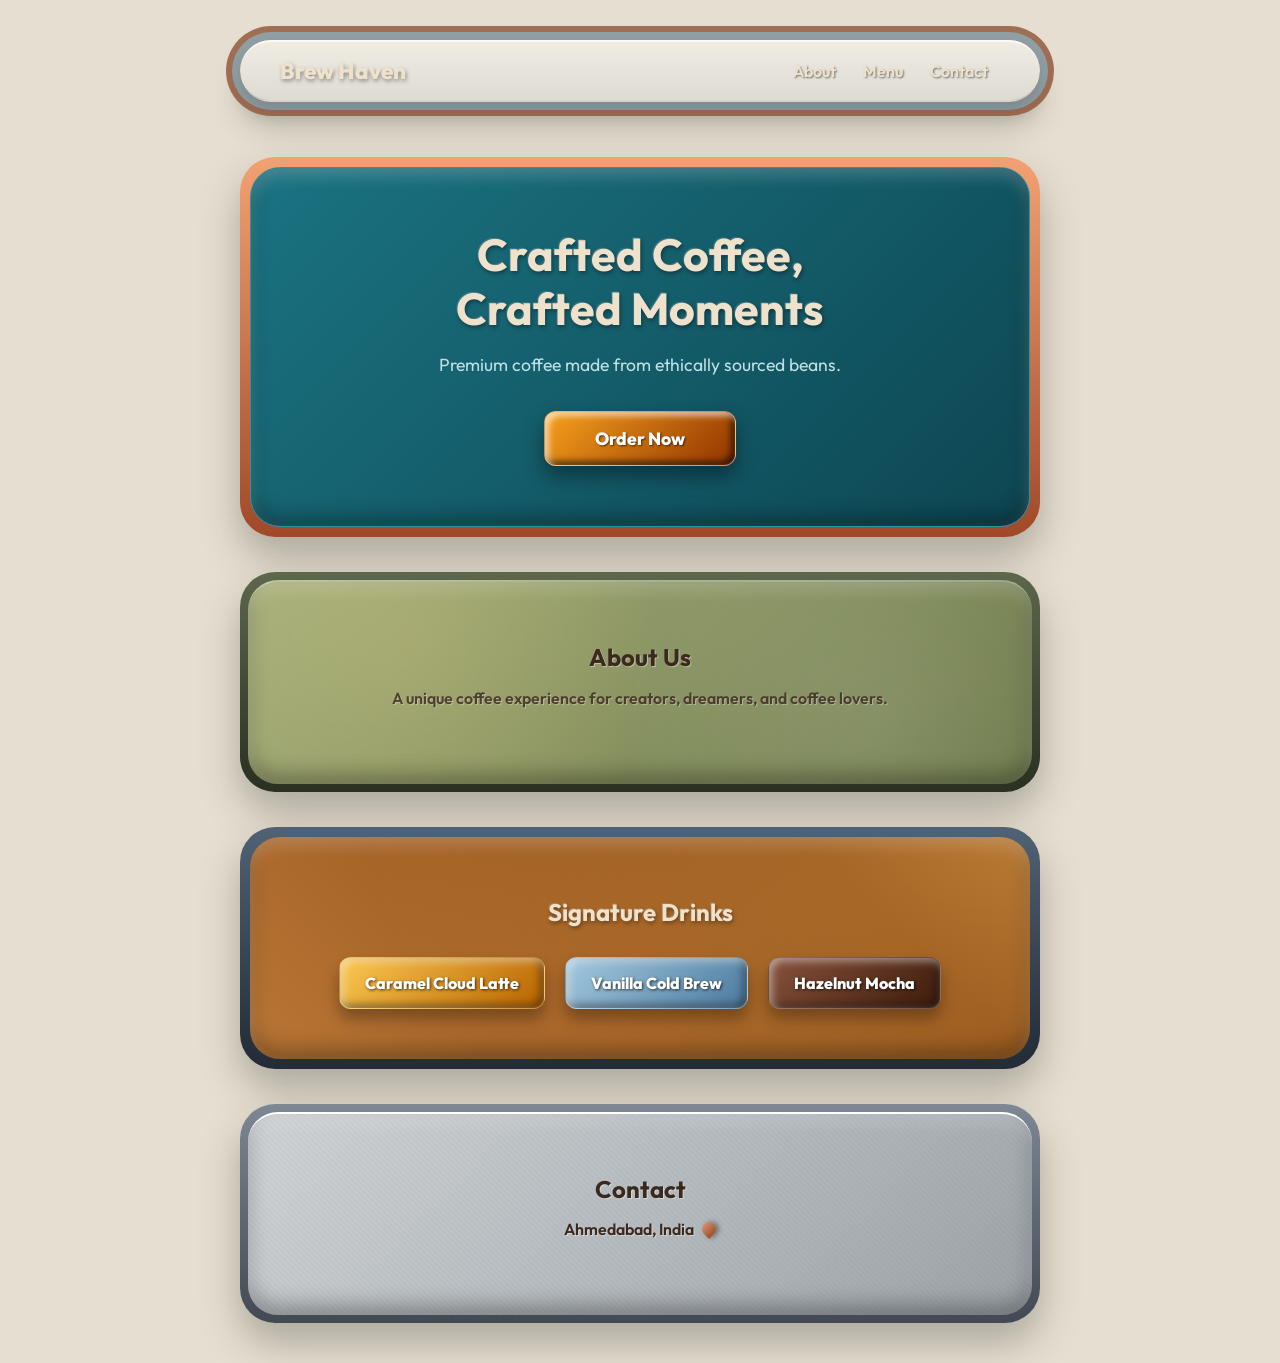
==== index.html @ b657dd50 "add index and style" ====
<!DOCTYPE html>
<html lang="en">
<head>
<meta charset="UTF-8">
<meta name="viewport" content="width=device-width, initial-scale=1.0">
<title>Brew Haven - 3D Gemstone Design</title>
<link href="https://fonts.googleapis.com/css2?family=Outfit:wght@400;600;800&display=swap" rel="stylesheet">
<link rel="stylesheet" href="style.css">
</head>
<body>

<div class="container">
    
    <header>
        <h1>Brew Haven</h1>
        <nav>
            <a href="#about">About</a>
            <a href="#menu">Menu</a>
            <a href="#contact">Contact</a>
        </nav>
    </header>

    <div class="card-wrapper hero-wrapper">
        <div class="card-content hero-content">
            <h2>Crafted Coffee,<br>Crafted Moments</h2>
            <p>Premium coffee made from ethically sourced beans.</p>
            <button>Order Now</button>
        </div>
    </div>

    <div class="card-wrapper about-wrapper" id="about">
        <div class="card-content about-content dark-text">
            <h2>About Us</h2>
            <p>A unique coffee experience for creators, dreamers, and coffee lovers.</p>
        </div>
    </div>

    <div class="card-wrapper menu-wrapper" id="menu">
        <div class="card-content menu-content">
            <h2>Signature Drinks</h2>
            <div id="menu-items">
                <div class="gem-pill gem-amber">Caramel Cloud Latte</div>
                <div class="gem-pill gem-frost">Vanilla Cold Brew</div>
                <div class="gem-pill gem-choco">Hazelnut Mocha</div>
            </div>
        </div>
    </div>

    <div class="card-wrapper contact-wrapper" id="contact">
        <div class="card-content contact-content dark-text">
            <h2>Contact</h2>
            <p>Ahmedabad, India <span class="pin-icon"></span></p>
        </div>
    </div>

</div>

</body>
</html>
---- style.css ----
/* =========================================
   GLOBAL & BACKGROUND
   ========================================= */
body {
    font-family: 'Outfit', sans-serif;
    margin: 0;
    padding: 40px 20px;
    background-color: #e6dfd1; 
    display: flex;
    flex-direction: column;
    align-items: center;
    color: #3b281f; 
    min-height: 100vh;
}

.container {
    width: 100%;
    max-width: 800px;
    display: flex;
    flex-direction: column;
    gap: 35px; 
}

/* Typography 3D effects */
h1, h2 {
    margin: 0;
    color: #efe2cd;
    text-shadow: 1px 2px 4px rgba(0,0,0,0.4), -1px -1px 1px rgba(255,255,255,0.2);
}

.dark-text h2, .dark-text p {
    color: #3b281f;
    text-shadow: 1px 1px 0px rgba(255,255,255,0.4);
}

/* =========================================
   GLASSMORPHISM NAV BAR
   ========================================= */
header {
    display: flex;
    justify-content: space-between;
    align-items: center;
    padding: 15px 40px;
    border-radius: 50px;
    
    background: linear-gradient(to bottom, rgba(255,255,255,0.4), rgba(200,210,215,0.3));
    backdrop-filter: blur(12px);
    border-top: 2px solid rgba(255,255,255,0.8);
    border-bottom: 2px solid rgba(0,0,0,0.1);
    
    box-shadow: 
        0 10px 20px rgba(0,0,0,0.15),
        0 0 0 8px #90a0a5, 
        0 0 0 14px #a06e53, 
        0 25px 30px rgba(0,0,0,0.2); 
    
    margin-bottom: 20px;
    z-index: 10;
}

header h1 {
    font-size: 1.4rem;
    font-weight: 800;
}

nav a {
    color: #efe2cd;
    margin: 0 12px;
    text-decoration: none;
    font-weight: 600;
    text-shadow: 1px 1px 2px rgba(0,0,0,0.5);
    transition: opacity 0.2s;
}

nav a:hover { opacity: 0.8; }

/* =========================================
   SHARED 3D CARD BASE 
   ========================================= */
.card-wrapper {
    position: relative;
    border-radius: 35px;
    box-shadow: 0 20px 40px rgba(0,0,0,0.25);
}

.card-content {
    padding: 60px 40px;
    text-align: center;
    border-radius: 30px;
    position: relative;
    overflow: hidden;
    box-shadow: inset 0 8px 15px rgba(255,255,255,0.2), inset 0 -10px 20px rgba(0,0,0,0.3);
}

/* =========================================
   HERO SECTION 
   ========================================= */
.hero-wrapper {
    background: linear-gradient(to bottom, #f3a172, #a04929); 
    padding: 10px; 
}

.hero-content {
    background: linear-gradient(135deg, #1b7382, #0d4652); 
    border: 1px solid #2a94a6;
}

.hero-content h2 {
    font-size: 2.8rem;
    margin-bottom: 15px;
    line-height: 1.2;
}

.hero-content p {
    color: #bde1e6;
    font-size: 1.1rem;
    margin-bottom: 35px;
}

/* Amber Gemstone Button */
button {
    font-family: 'Outfit', sans-serif;
    font-weight: 800;
    font-size: 1.1rem;
    color: #fff;
    padding: 15px 50px;
    border-radius: 12px; 
    border: 1px solid rgba(255,255,255,0.4);
    cursor: pointer;
    
    background: linear-gradient(135deg, #f7a01c, #913400);
    box-shadow: 
        inset 4px 4px 6px rgba(255,255,255,0.6), 
        inset -4px -4px 6px rgba(0,0,0,0.6),     
        0 10px 20px rgba(0,0,0,0.4);             
    
    text-shadow: 1px 1px 2px rgba(0,0,0,0.6);
    transition: transform 0.1s, box-shadow 0.1s;
}

button:active {
    transform: translateY(4px);
    box-shadow: 
        inset 6px 6px 10px rgba(0,0,0,0.6), 
        inset -2px -2px 5px rgba(255,255,255,0.3),
        0 2px 5px rgba(0,0,0,0.4);
}

/* =========================================
   ABOUT SECTION 
   ========================================= */
.about-wrapper {
    background: linear-gradient(to bottom, #5d674c, #2a3022); 
    padding: 8px;
}

.about-content {
    background: 
        radial-gradient(circle at 20% 30%, rgba(220, 200, 120, 0.2) 0%, transparent 40%),
        radial-gradient(circle at 80% 70%, rgba(255, 255, 255, 0.1) 0%, transparent 40%),
        linear-gradient(135deg, #a7b07c, #6c7849);
    border-top: 2px solid rgba(255,255,255,0.3);
}

.about-content h2 { margin-bottom: 10px; }
.about-content p { font-weight: 600; opacity: 0.8; }

/* =========================================
   MENU SECTION 
   ========================================= */
.menu-wrapper {
    background: linear-gradient(to bottom, #506275, #222b36); 
    padding: 10px;
}

.menu-content {
    background: 
        radial-gradient(ellipse at 50% 0%, rgba(255, 200, 100, 0.3) 0%, transparent 60%),
        linear-gradient(45deg, #c5813e, #8f4d17, #c5813e);
    background-size: 200% 200%;
    padding-bottom: 50px;
}

.menu-content h2 { margin-bottom: 30px; }

#menu-items {
    display: flex;
    justify-content: center;
    gap: 20px;
    flex-wrap: wrap;
}

.gem-pill {
    padding: 15px 25px;
    border-radius: 12px;
    font-weight: 800;
    color: white;
    text-shadow: 1px 1px 3px rgba(0,0,0,0.7);
    border: 1px solid rgba(255,255,255,0.2);
    box-shadow: 
        inset 3px 3px 8px rgba(255,255,255,0.5),
        inset -3px -3px 8px rgba(0,0,0,0.5),
        0 10px 15px rgba(0,0,0,0.3);
}

.gem-amber { background: linear-gradient(135deg, #fbc950, #b86200); }
.gem-frost { background: linear-gradient(135deg, #a3c9df, #4b7a9e); }
.gem-choco { background: linear-gradient(135deg, #87513b, #3d1c0c); }

/* =========================================
   CONTACT SECTION 
   ========================================= */
.contact-wrapper {
    background: linear-gradient(to bottom, #7e8794, #424953); 
    padding: 8px;
}

.contact-content {
    background: 
        repeating-linear-gradient(45deg, rgba(0,0,0,0.02) 0px, rgba(0,0,0,0.02) 2px, transparent 2px, transparent 4px),
        linear-gradient(135deg, #cfd3d6, #9ca3a8);
    border-top: 2px solid #ffffff;
}

.contact-content p {
    font-weight: 600;
    margin-top: 15px;
    display: flex;
    align-items: center;
    justify-content: center;
    gap: 8px;
}

.pin-icon {
    display: inline-block;
    width: 14px;
    height: 14px;
    background: linear-gradient(to bottom, #d68f69, #995232);
    border-radius: 50% 50% 50% 0;
    transform: rotate(-45deg);
    box-shadow: 2px 2px 5px rgba(0,0,0,0.4);
}
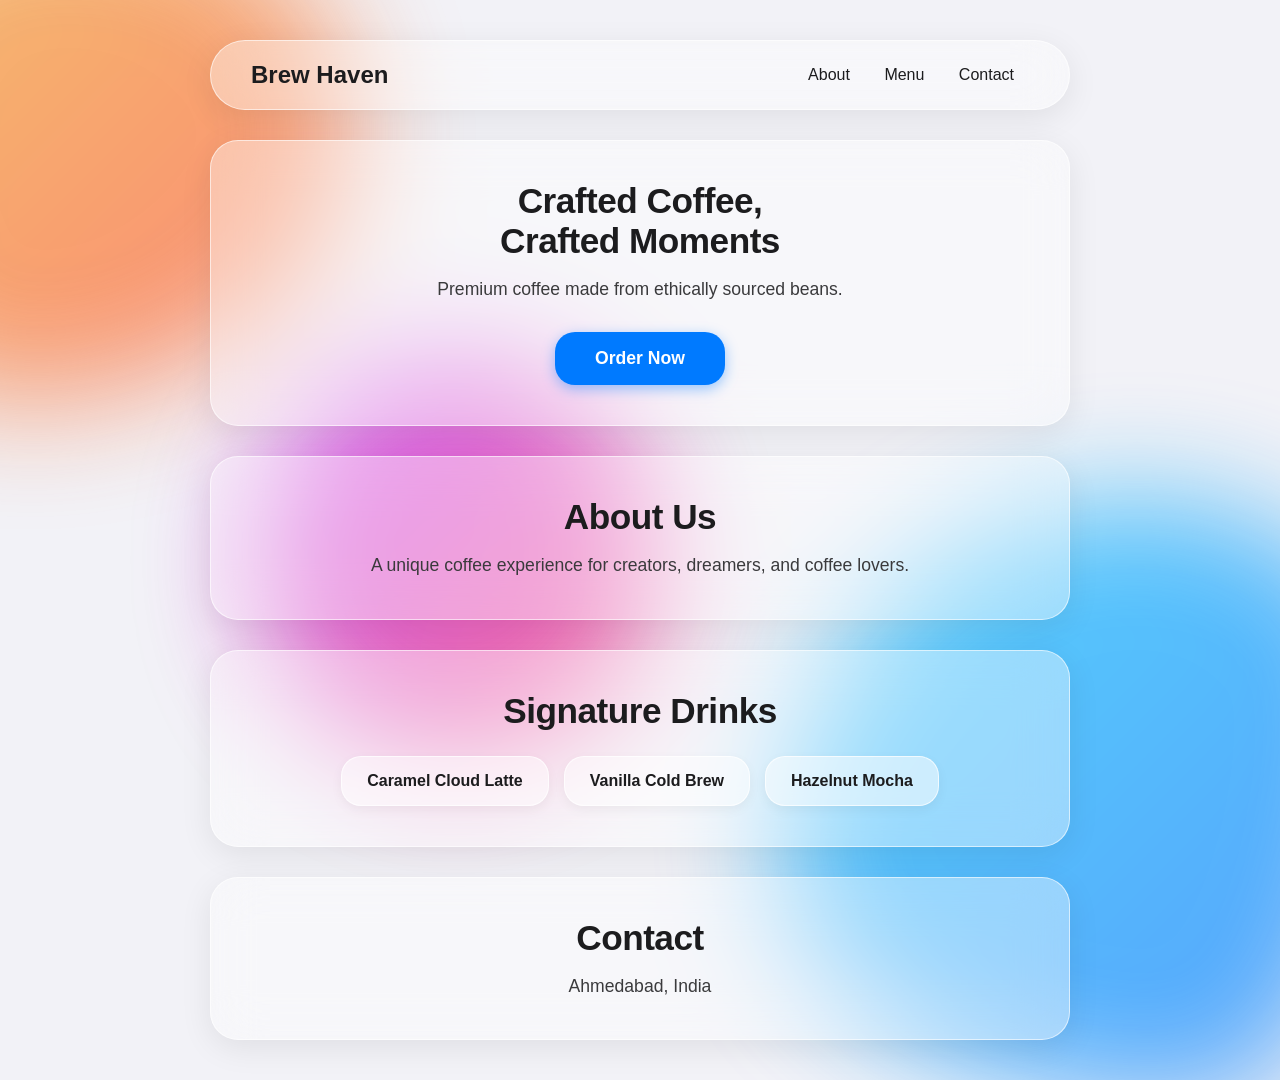
==== commit 997b0629: "design change" ====
--- a/index.html
+++ b/index.html
@@ -3,57 +3,53 @@
 <head>
 <meta charset="UTF-8">
 <meta name="viewport" content="width=device-width, initial-scale=1.0">
-<title>Brew Haven - 3D Gemstone Design</title>
-<link href="https://fonts.googleapis.com/css2?family=Outfit:wght@400;600;800&display=swap" rel="stylesheet">
+<title>Brew Haven - Liquid Design</title>
 <link rel="stylesheet" href="style.css">
 </head>
 <body>
 
-<div class="container">
-    
-    <header>
-        <h1>Brew Haven</h1>
-        <nav>
-            <a href="#about">About</a>
-            <a href="#menu">Menu</a>
-            <a href="#contact">Contact</a>
-        </nav>
-    </header>
+    <div class="blob blob-1"></div>
+    <div class="blob blob-2"></div>
+    <div class="blob blob-3"></div>
+    <div class="blob blob-4"></div>
 
-    <div class="card-wrapper hero-wrapper">
-        <div class="card-content hero-content">
+    <div class="container">
+        
+        <header class="glass-panel">
+            <h1>Brew Haven</h1>
+            <nav>
+                <a href="#about">About</a>
+                <a href="#menu">Menu</a>
+                <a href="#contact">Contact</a>
+            </nav>
+        </header>
+
+        <section class="hero glass-panel">
             <h2>Crafted Coffee,<br>Crafted Moments</h2>
             <p>Premium coffee made from ethically sourced beans.</p>
-            <button>Order Now</button>
-        </div>
-    </div>
+            <button class="action-btn">Order Now</button>
+        </section>
 
-    <div class="card-wrapper about-wrapper" id="about">
-        <div class="card-content about-content dark-text">
+        <section id="about" class="glass-panel">
             <h2>About Us</h2>
             <p>A unique coffee experience for creators, dreamers, and coffee lovers.</p>
-        </div>
+        </section>
+
+        <section id="menu" class="glass-panel">
+            <h2>Signature Drinks</h2>
+            <div class="menu-grid">
+                <div class="glass-pill">Caramel Cloud Latte</div>
+                <div class="glass-pill">Vanilla Cold Brew</div>
+                <div class="glass-pill">Hazelnut Mocha</div>
+            </div>
+        </section>
+
+        <section id="contact" class="glass-panel">
+            <h2>Contact</h2>
+            <p>Ahmedabad, India</p>
+        </section>
+
     </div>
-
-    <div class="card-wrapper menu-wrapper" id="menu">
-        <div class="card-content menu-content">
-            <h2>Signature Drinks</h2>
-            <div id="menu-items">
-                <div class="gem-pill gem-amber">Caramel Cloud Latte</div>
-                <div class="gem-pill gem-frost">Vanilla Cold Brew</div>
-                <div class="gem-pill gem-choco">Hazelnut Mocha</div>
-            </div>
-        </div>
-    </div>
-
-    <div class="card-wrapper contact-wrapper" id="contact">
-        <div class="card-content contact-content dark-text">
-            <h2>Contact</h2>
-            <p>Ahmedabad, India <span class="pin-icon"></span></p>
-        </div>
-    </div>
-
-</div>
 
 </body>
 </html>
--- a/style.css
+++ b/style.css
@@ -1,242 +1,197 @@
 /* =========================================
-   GLOBAL & BACKGROUND
+   GLOBAL SETTINGS
    ========================================= */
-body {
-    font-family: 'Outfit', sans-serif;
+* {
+    box-sizing: border-box;
     margin: 0;
-    padding: 40px 20px;
-    background-color: #e6dfd1; 
-    display: flex;
-    flex-direction: column;
-    align-items: center;
-    color: #3b281f; 
-    min-height: 100vh;
+    padding: 0;
 }
 
-.container {
-    width: 100%;
-    max-width: 800px;
-    display: flex;
-    flex-direction: column;
-    gap: 35px; 
-}
-
-/* Typography 3D effects */
-h1, h2 {
-    margin: 0;
-    color: #efe2cd;
-    text-shadow: 1px 2px 4px rgba(0,0,0,0.4), -1px -1px 1px rgba(255,255,255,0.2);
-}
-
-.dark-text h2, .dark-text p {
-    color: #3b281f;
-    text-shadow: 1px 1px 0px rgba(255,255,255,0.4);
+body {
+    /* Apple's native system font for that iOS feel */
+    font-family: -apple-system, BlinkMacSystemFont, "Segoe UI", Roboto, Helvetica, Arial, sans-serif;
+    background-color: #f2f2f7; /* Very light grey background */
+    color: #1c1c1e;
+    min-height: 100vh;
+    overflow-x: hidden; /* Prevent horizontal scrolling from blobs */
+    position: relative;
 }
 
 /* =========================================
-   GLASSMORPHISM NAV BAR
+   LIQUID BACKGROUND BLOBS
    ========================================= */
-header {
+.blob {
+    position: fixed; /* Keeps them in view while scrolling */
+    filter: blur(60px); /* Heavy blur for liquid look */
+    z-index: -1; /* Pushes them behind the content */
+    opacity: 0.65;
+    animation: float 15s infinite ease-in-out alternate;
+}
+
+/* Caramel/Amber Blob */
+.blob-1 {
+    width: 500px;
+    height: 500px;
+    background: linear-gradient(135deg, #f5a623, #ff4b2b);
+    border-radius: 40% 60% 70% 30% / 40% 50% 60% 50%;
+    top: -100px;
+    left: -150px;
+    animation-duration: 18s;
+}
+
+/* Cold Brew Teal/Blue Blob */
+.blob-2 {
+    width: 600px;
+    height: 600px;
+    background: linear-gradient(135deg, #00c6ff, #0072ff);
+    border-radius: 60% 40% 30% 70% / 60% 30% 70% 40%;
+    bottom: -200px;
+    right: -100px;
+    animation-duration: 22s;
+    animation-delay: -5s;
+}
+
+/* Mocha/Purple Blob */
+.blob-3 {
+    width: 400px;
+    height: 400px;
+    background: linear-gradient(135deg, #ba00ff, #ff2a5f);
+    border-radius: 50%;
+    top: 40%;
+    left: 20%;
+    animation-duration: 25s;
+    animation-delay: -10s;
+}
+
+/* Smooth drifting animation */
+@keyframes float {
+    0% { transform: translate(0, 0) scale(1) rotate(0deg); }
+    33% { transform: translate(50px, -50px) scale(1.1) rotate(15deg); }
+    66% { transform: translate(-30px, 40px) scale(0.9) rotate(-10deg); }
+    100% { transform: translate(0, 0) scale(1) rotate(0deg); }
+}
+
+/* =========================================
+   LAYOUT & CONTAINERS
+   ========================================= */
+.container {
+    width: 100%;
+    max-width: 900px;
+    margin: 0 auto;
+    padding: 40px 20px;
+    display: flex;
+    flex-direction: column;
+    gap: 30px; /* Space between sections */
+    position: relative;
+    z-index: 10;
+}
+
+/* =========================================
+   FROSTED GLASS EFFECT (GLASSMORPHISM)
+   ========================================= */
+.glass-panel {
+    background: rgba(255, 255, 255, 0.4); /* Semi-transparent white */
+    backdrop-filter: blur(25px); /* The frosted glass blur */
+    -webkit-backdrop-filter: blur(25px); /* Safari support */
+    border: 1px solid rgba(255, 255, 255, 0.6); /* Subtle white border */
+    box-shadow: 0 8px 32px rgba(0, 0, 0, 0.08); /* Soft drop shadow */
+    border-radius: 28px;
+    padding: 40px;
+    text-align: center;
+}
+
+/* Header specific styling */
+header.glass-panel {
     display: flex;
     justify-content: space-between;
     align-items: center;
-    padding: 15px 40px;
-    border-radius: 50px;
-    
-    background: linear-gradient(to bottom, rgba(255,255,255,0.4), rgba(200,210,215,0.3));
-    backdrop-filter: blur(12px);
-    border-top: 2px solid rgba(255,255,255,0.8);
-    border-bottom: 2px solid rgba(0,0,0,0.1);
-    
-    box-shadow: 
-        0 10px 20px rgba(0,0,0,0.15),
-        0 0 0 8px #90a0a5, 
-        0 0 0 14px #a06e53, 
-        0 25px 30px rgba(0,0,0,0.2); 
-    
-    margin-bottom: 20px;
-    z-index: 10;
+    padding: 20px 40px;
+    border-radius: 50px; /* Pill shape for nav */
 }
 
 header h1 {
-    font-size: 1.4rem;
-    font-weight: 800;
+    font-size: 1.5rem;
+    font-weight: 700;
+    margin: 0;
 }
 
 nav a {
-    color: #efe2cd;
-    margin: 0 12px;
+    color: #1c1c1e;
+    margin: 0 15px;
     text-decoration: none;
-    font-weight: 600;
-    text-shadow: 1px 1px 2px rgba(0,0,0,0.5);
+    font-weight: 500;
     transition: opacity 0.2s;
 }
 
-nav a:hover { opacity: 0.8; }
-
-/* =========================================
-   SHARED 3D CARD BASE 
-   ========================================= */
-.card-wrapper {
-    position: relative;
-    border-radius: 35px;
-    box-shadow: 0 20px 40px rgba(0,0,0,0.25);
+nav a:hover {
+    opacity: 0.6;
 }
 
-.card-content {
-    padding: 60px 40px;
-    text-align: center;
-    border-radius: 30px;
-    position: relative;
-    overflow: hidden;
-    box-shadow: inset 0 8px 15px rgba(255,255,255,0.2), inset 0 -10px 20px rgba(0,0,0,0.3);
+/* Typography adjustments */
+h2 {
+    font-size: 2.2rem;
+    font-weight: 700;
+    margin-bottom: 15px;
+    letter-spacing: -0.5px;
+}
+
+p {
+    font-size: 1.1rem;
+    color: #3a3a3c;
+    line-height: 1.5;
+    margin-bottom: 0;
+}
+
+.hero p {
+    margin-bottom: 30px;
 }
 
 /* =========================================
-   HERO SECTION 
+   BUTTONS & MENU ITEMS
    ========================================= */
-.hero-wrapper {
-    background: linear-gradient(to bottom, #f3a172, #a04929); 
-    padding: 10px; 
+.action-btn {
+    font-family: inherit;
+    font-size: 1.1rem;
+    font-weight: 600;
+    color: white;
+    background: #007aff; /* iOS Blue */
+    border: none;
+    padding: 16px 40px;
+    border-radius: 20px;
+    cursor: pointer;
+    box-shadow: 0 4px 14px rgba(0, 122, 255, 0.4);
+    transition: all 0.2s ease;
 }
 
-.hero-content {
-    background: linear-gradient(135deg, #1b7382, #0d4652); 
-    border: 1px solid #2a94a6;
+.action-btn:hover {
+    background: #006ce0;
+    transform: translateY(-2px);
 }
 
-.hero-content h2 {
-    font-size: 2.8rem;
-    margin-bottom: 15px;
-    line-height: 1.2;
+.action-btn:active {
+    transform: scale(0.97);
 }
 
-.hero-content p {
-    color: #bde1e6;
-    font-size: 1.1rem;
-    margin-bottom: 35px;
+/* Menu Grid */
+.menu-grid {
+    display: flex;
+    justify-content: center;
+    flex-wrap: wrap;
+    gap: 15px;
+    margin-top: 25px;
 }
 
-/* Amber Gemstone Button */
-button {
-    font-family: 'Outfit', sans-serif;
-    font-weight: 800;
-    font-size: 1.1rem;
-    color: #fff;
-    padding: 15px 50px;
-    border-radius: 12px; 
-    border: 1px solid rgba(255,255,255,0.4);
-    cursor: pointer;
-    
-    background: linear-gradient(135deg, #f7a01c, #913400);
-    box-shadow: 
-        inset 4px 4px 6px rgba(255,255,255,0.6), 
-        inset -4px -4px 6px rgba(0,0,0,0.6),     
-        0 10px 20px rgba(0,0,0,0.4);             
-    
-    text-shadow: 1px 1px 2px rgba(0,0,0,0.6);
-    transition: transform 0.1s, box-shadow 0.1s;
+.glass-pill {
+    background: rgba(255, 255, 255, 0.5);
+    border: 1px solid rgba(255, 255, 255, 0.7);
+    padding: 15px 25px;
+    border-radius: 20px;
+    font-weight: 600;
+    box-shadow: 0 4px 12px rgba(0, 0, 0, 0.05);
+    transition: transform 0.2s;
 }
 
-button:active {
-    transform: translateY(4px);
-    box-shadow: 
-        inset 6px 6px 10px rgba(0,0,0,0.6), 
-        inset -2px -2px 5px rgba(255,255,255,0.3),
-        0 2px 5px rgba(0,0,0,0.4);
-}
-
-/* =========================================
-   ABOUT SECTION 
-   ========================================= */
-.about-wrapper {
-    background: linear-gradient(to bottom, #5d674c, #2a3022); 
-    padding: 8px;
-}
-
-.about-content {
-    background: 
-        radial-gradient(circle at 20% 30%, rgba(220, 200, 120, 0.2) 0%, transparent 40%),
-        radial-gradient(circle at 80% 70%, rgba(255, 255, 255, 0.1) 0%, transparent 40%),
-        linear-gradient(135deg, #a7b07c, #6c7849);
-    border-top: 2px solid rgba(255,255,255,0.3);
-}
-
-.about-content h2 { margin-bottom: 10px; }
-.about-content p { font-weight: 600; opacity: 0.8; }
-
-/* =========================================
-   MENU SECTION 
-   ========================================= */
-.menu-wrapper {
-    background: linear-gradient(to bottom, #506275, #222b36); 
-    padding: 10px;
-}
-
-.menu-content {
-    background: 
-        radial-gradient(ellipse at 50% 0%, rgba(255, 200, 100, 0.3) 0%, transparent 60%),
-        linear-gradient(45deg, #c5813e, #8f4d17, #c5813e);
-    background-size: 200% 200%;
-    padding-bottom: 50px;
-}
-
-.menu-content h2 { margin-bottom: 30px; }
-
-#menu-items {
-    display: flex;
-    justify-content: center;
-    gap: 20px;
-    flex-wrap: wrap;
-}
-
-.gem-pill {
-    padding: 15px 25px;
-    border-radius: 12px;
-    font-weight: 800;
-    color: white;
-    text-shadow: 1px 1px 3px rgba(0,0,0,0.7);
-    border: 1px solid rgba(255,255,255,0.2);
-    box-shadow: 
-        inset 3px 3px 8px rgba(255,255,255,0.5),
-        inset -3px -3px 8px rgba(0,0,0,0.5),
-        0 10px 15px rgba(0,0,0,0.3);
-}
-
-.gem-amber { background: linear-gradient(135deg, #fbc950, #b86200); }
-.gem-frost { background: linear-gradient(135deg, #a3c9df, #4b7a9e); }
-.gem-choco { background: linear-gradient(135deg, #87513b, #3d1c0c); }
-
-/* =========================================
-   CONTACT SECTION 
-   ========================================= */
-.contact-wrapper {
-    background: linear-gradient(to bottom, #7e8794, #424953); 
-    padding: 8px;
-}
-
-.contact-content {
-    background: 
-        repeating-linear-gradient(45deg, rgba(0,0,0,0.02) 0px, rgba(0,0,0,0.02) 2px, transparent 2px, transparent 4px),
-        linear-gradient(135deg, #cfd3d6, #9ca3a8);
-    border-top: 2px solid #ffffff;
-}
-
-.contact-content p {
-    font-weight: 600;
-    margin-top: 15px;
-    display: flex;
-    align-items: center;
-    justify-content: center;
-    gap: 8px;
-}
-
-.pin-icon {
-    display: inline-block;
-    width: 14px;
-    height: 14px;
-    background: linear-gradient(to bottom, #d68f69, #995232);
-    border-radius: 50% 50% 50% 0;
-    transform: rotate(-45deg);
-    box-shadow: 2px 2px 5px rgba(0,0,0,0.4);
+.glass-pill:hover {
+    transform: translateY(-3px);
+    background: rgba(255, 255, 255, 0.7);
 }
